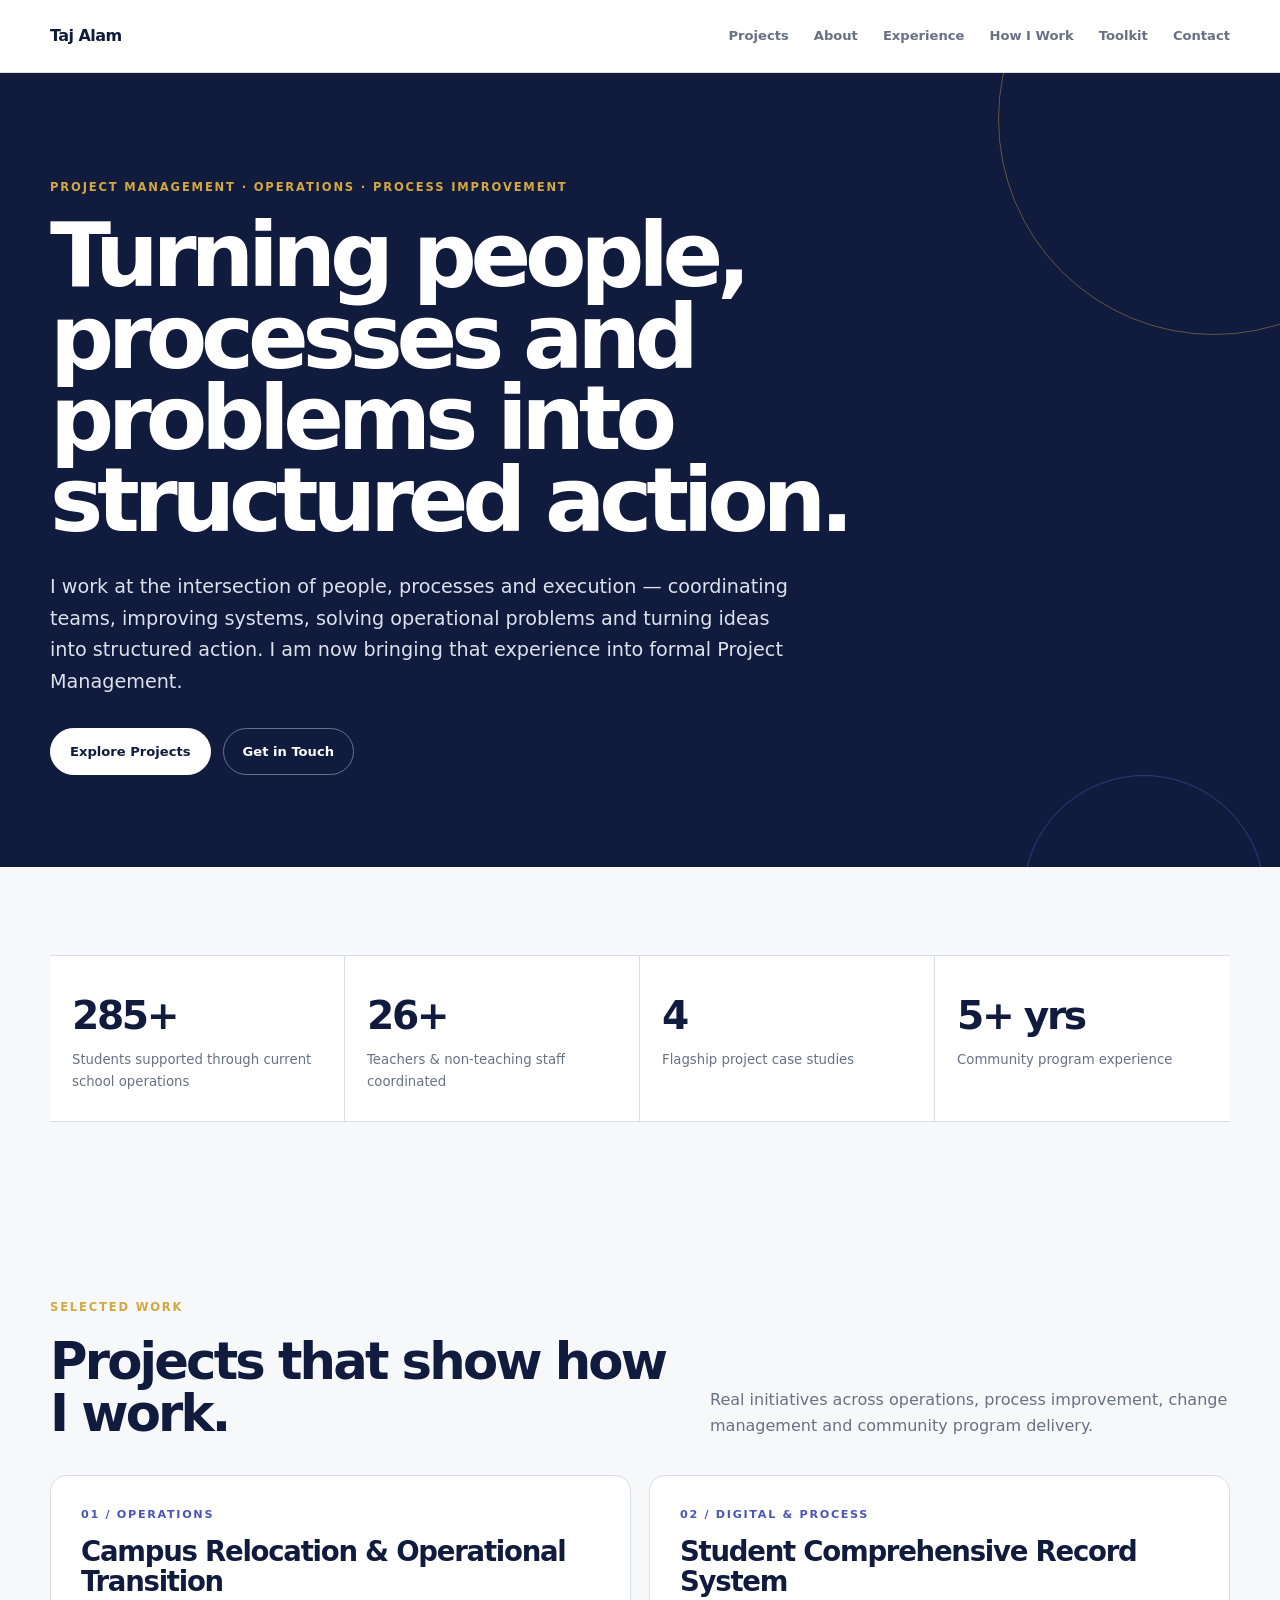
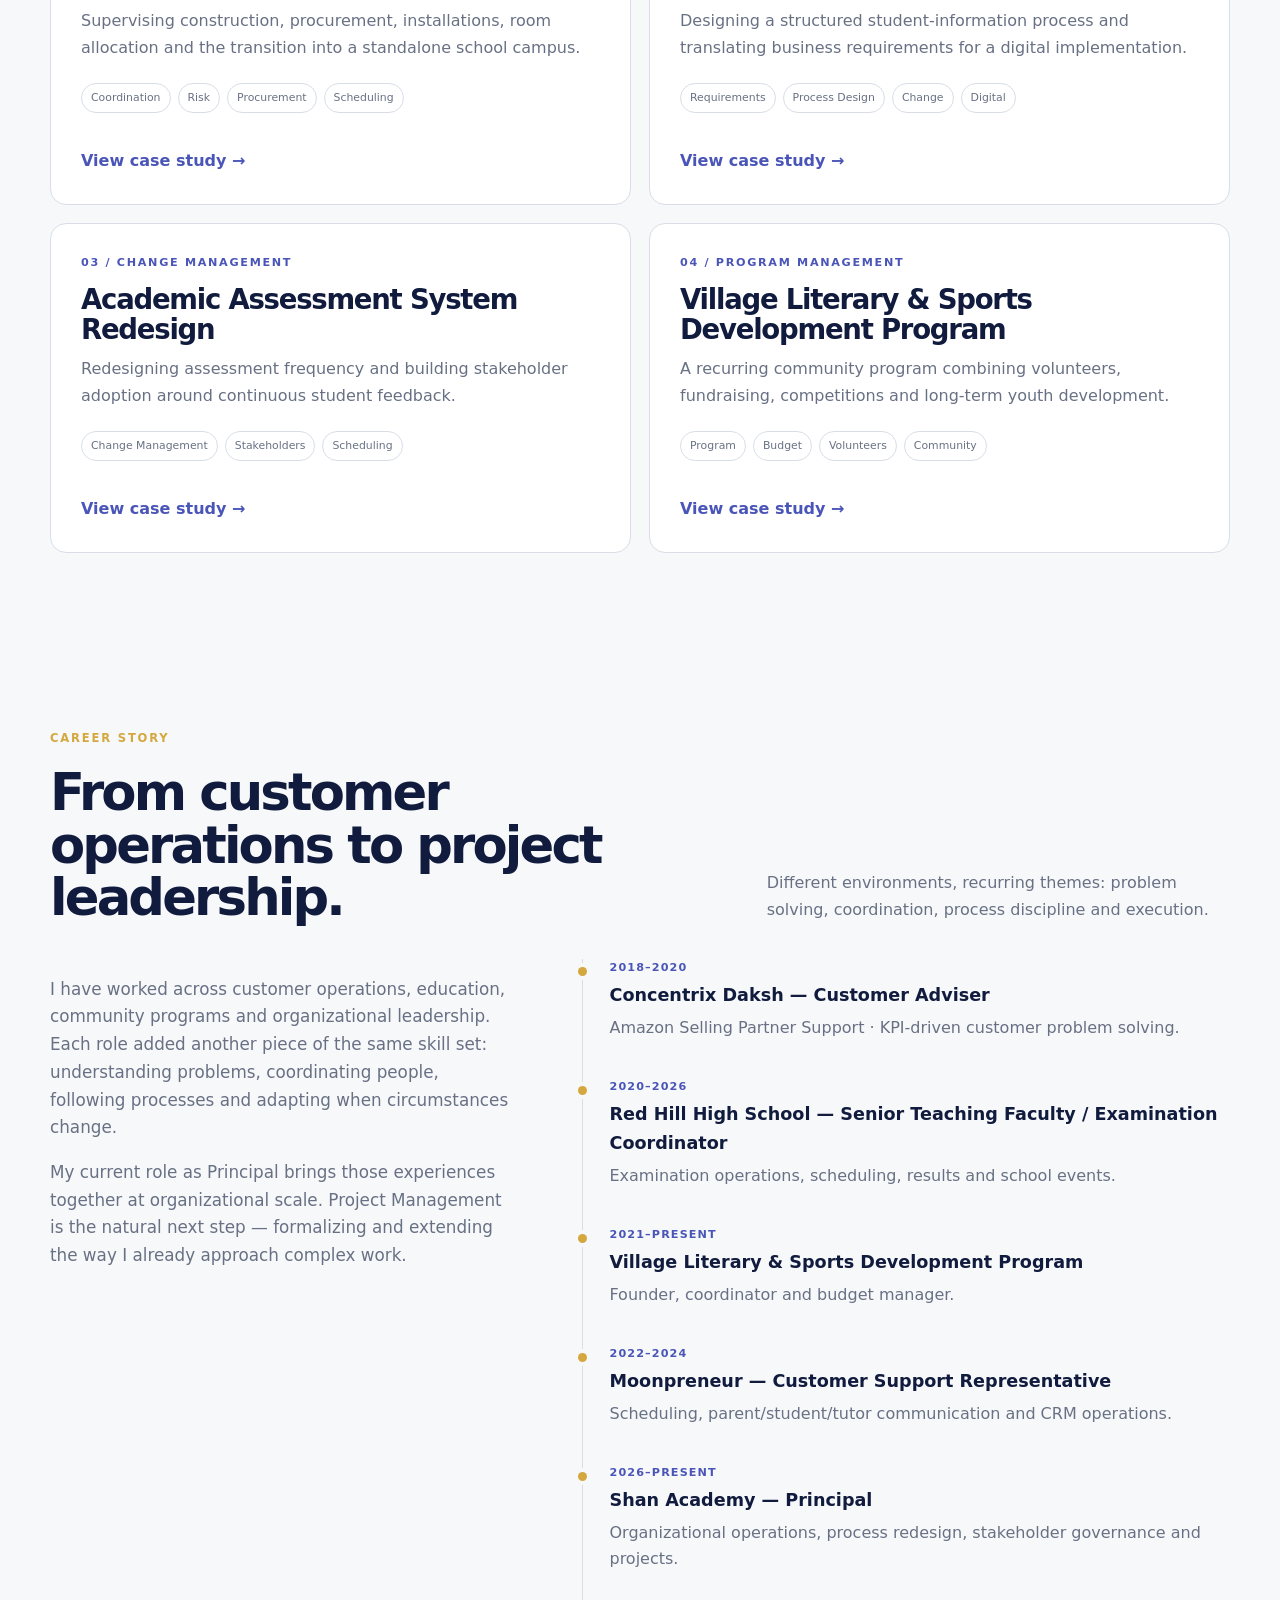
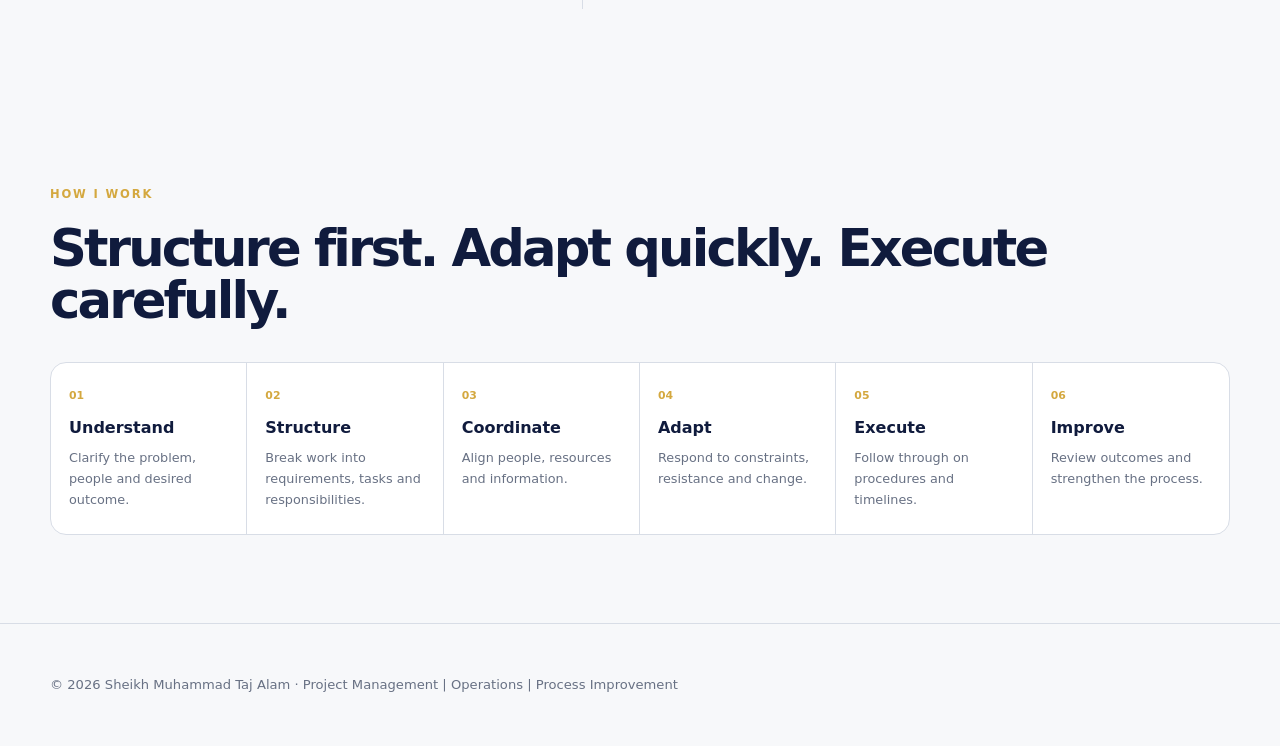
==== index.html @ 517e142b "Add files via upload" ====
<!doctype html>
<html lang="en">
<head>
<meta charset="utf-8">
<meta name="viewport" content="width=device-width,initial-scale=1">
<title>Home — Sheikh Muhammad Taj Alam</title>
<meta name="description" content="Project Management, Operations and Process Improvement portfolio of Sheikh Muhammad Taj Alam.">
<link rel="stylesheet" href="style.css">
</head>
<body>
<header class="nav"><div class="container nav-inner">
<a class="brand" href="index.html">Taj Alam</a>
<nav class="nav-links">
<a href="index.html#projects">Projects</a><a href="about.html">About</a><a href="experience.html">Experience</a><a href="how-i-work.html">How I Work</a><a href="toolkit.html">Toolkit</a><a href="contact.html">Contact</a>
</nav>
</div></header>

<main>
<section class="hero"><div class="container">
<div class="eyebrow">Project Management · Operations · Process Improvement</div>
<h1>Turning people, processes and problems into structured action.</h1>
<p>I work at the intersection of people, processes and execution — coordinating teams, improving systems, solving operational problems and turning ideas into structured action. I am now bringing that experience into formal Project Management.</p>
<div class="actions"><a class="btn primary" href="#projects">Explore Projects</a><a class="btn secondary" href="contact.html">Get in Touch</a></div>
</div></section>

<section class="section"><div class="container">
<div class="proof">
<div class="proof-item"><div class="proof-num">285+</div><div class="proof-label">Students supported through current school operations</div></div>
<div class="proof-item"><div class="proof-num">26+</div><div class="proof-label">Teachers & non-teaching staff coordinated</div></div>
<div class="proof-item"><div class="proof-num">4</div><div class="proof-label">Flagship project case studies</div></div>
<div class="proof-item"><div class="proof-num">5+ yrs</div><div class="proof-label">Community program experience</div></div>
</div></div></section>

<section class="section" id="projects"><div class="container">
<div class="section-head"><div><div class="eyebrow">Selected Work</div><h2>Projects that show how I work.</h2></div>
<p class="section-intro">Real initiatives across operations, process improvement, change management and community program delivery.</p></div>
<div class="projects">
<a class="card" href="campus-relocation.html"><div><div class="card-number">01 / OPERATIONS</div><h3>Campus Relocation & Operational Transition</h3><p>Supervising construction, procurement, installations, room allocation and the transition into a standalone school campus.</p><div class="tags"><span class="tag">Coordination</span><span class="tag">Risk</span><span class="tag">Procurement</span><span class="tag">Scheduling</span></div></div><div class="arrow">View case study →</div></a>
<a class="card" href="student-record-system.html"><div><div class="card-number">02 / DIGITAL & PROCESS</div><h3>Student Comprehensive Record System</h3><p>Designing a structured student-information process and translating business requirements for a digital implementation.</p><div class="tags"><span class="tag">Requirements</span><span class="tag">Process Design</span><span class="tag">Change</span><span class="tag">Digital</span></div></div><div class="arrow">View case study →</div></a>
<a class="card" href="assessment-redesign.html"><div><div class="card-number">03 / CHANGE MANAGEMENT</div><h3>Academic Assessment System Redesign</h3><p>Redesigning assessment frequency and building stakeholder adoption around continuous student feedback.</p><div class="tags"><span class="tag">Change Management</span><span class="tag">Stakeholders</span><span class="tag">Scheduling</span></div></div><div class="arrow">View case study →</div></a>
<a class="card" href="village-program.html"><div><div class="card-number">04 / PROGRAM MANAGEMENT</div><h3>Village Literary & Sports Development Program</h3><p>A recurring community program combining volunteers, fundraising, competitions and long-term youth development.</p><div class="tags"><span class="tag">Program</span><span class="tag">Budget</span><span class="tag">Volunteers</span><span class="tag">Community</span></div></div><div class="arrow">View case study →</div></a>
</div></div></section>

<section class="section"><div class="container">
<div class="section-head"><div><div class="eyebrow">Career Story</div><h2>From customer operations to project leadership.</h2></div>
<p class="section-intro">Different environments, recurring themes: problem solving, coordination, process discipline and execution.</p></div>
<div class="story"><div><p>I have worked across customer operations, education, community programs and organizational leadership. Each role added another piece of the same skill set: understanding problems, coordinating people, following processes and adapting when circumstances change.</p><p>My current role as Principal brings those experiences together at organizational scale. Project Management is the natural next step — formalizing and extending the way I already approach complex work.</p></div>
<div class="timeline">
<div class="timeline-item"><div class="timeline-year">2018–2020</div><h3>Concentrix Daksh — Customer Adviser</h3><p>Amazon Selling Partner Support · KPI-driven customer problem solving.</p></div>
<div class="timeline-item"><div class="timeline-year">2020–2026</div><h3>Red Hill High School — Senior Teaching Faculty / Examination Coordinator</h3><p>Examination operations, scheduling, results and school events.</p></div>
<div class="timeline-item"><div class="timeline-year">2021–Present</div><h3>Village Literary & Sports Development Program</h3><p>Founder, coordinator and budget manager.</p></div>
<div class="timeline-item"><div class="timeline-year">2022–2024</div><h3>Moonpreneur — Customer Support Representative</h3><p>Scheduling, parent/student/tutor communication and CRM operations.</p></div>
<div class="timeline-item"><div class="timeline-year">2026–Present</div><h3>Shan Academy — Principal</h3><p>Organizational operations, process redesign, stakeholder governance and projects.</p></div>
</div></div></div></section>

<section class="section"><div class="container">
<div class="section-head"><div><div class="eyebrow">How I Work</div><h2>Structure first. Adapt quickly. Execute carefully.</h2></div></div>
<div class="workflow">
<div class="step"><div class="step-num">01</div><h3>Understand</h3><p>Clarify the problem, people and desired outcome.</p></div>
<div class="step"><div class="step-num">02</div><h3>Structure</h3><p>Break work into requirements, tasks and responsibilities.</p></div>
<div class="step"><div class="step-num">03</div><h3>Coordinate</h3><p>Align people, resources and information.</p></div>
<div class="step"><div class="step-num">04</div><h3>Adapt</h3><p>Respond to constraints, resistance and change.</p></div>
<div class="step"><div class="step-num">05</div><h3>Execute</h3><p>Follow through on procedures and timelines.</p></div>
<div class="step"><div class="step-num">06</div><h3>Improve</h3><p>Review outcomes and strengthen the process.</p></div>
</div></div></section>
</main>

<footer class="footer"><div class="container">© 2026 Sheikh Muhammad Taj Alam · Project Management | Operations | Process Improvement</div></footer>
<script src="main.js"></script>
</body></html>
---- style.css ----
:root{
  --navy:#101B3D;
  --navy-2:#182653;
  --purple:#4A55B8;
  --white:#FFFFFF;
  --paper:#F7F8FA;
  --silver:#D8DDE6;
  --silver-dark:#8B93A1;
  --red:#C96D75;
  --gold:#D4A83F;
  --ink:#172033;
  --muted:#687184;
  --max:1180px;
  --radius:16px;
  --shadow:0 18px 50px rgba(16,27,61,.08);
}
*{box-sizing:border-box}
html{scroll-behavior:smooth}
body{margin:0;background:var(--paper);color:var(--ink);font-family:Inter,ui-sans-serif,system-ui,-apple-system,BlinkMacSystemFont,"Segoe UI",sans-serif;line-height:1.65}
a{color:inherit;text-decoration:none}
.container{width:min(var(--max),calc(100% - 40px));margin:auto}
.nav{position:sticky;top:0;z-index:30;background:rgba(255,255,255,.94);backdrop-filter:blur(14px);border-bottom:1px solid var(--silver)}
.nav-inner{height:72px;display:flex;align-items:center;justify-content:space-between}
.brand{font-weight:850;letter-spacing:-.035em;color:var(--navy)}
.brand-mark{display:inline-block;width:9px;height:9px;border-radius:50%;background:var(--gold);margin-left:5px}
.nav-links{display:flex;gap:25px;font-size:.82rem;color:var(--muted);font-weight:700}
.nav-links a:hover{color:var(--navy)}
.hero{position:relative;overflow:hidden;padding:105px 0 92px;background:var(--navy);color:var(--white)}
.hero:after{content:"";position:absolute;width:430px;height:430px;border:1px solid rgba(212,168,63,.42);border-radius:50%;right:-150px;top:-170px}
.hero:before{content:"";position:absolute;width:240px;height:240px;border:1px solid rgba(74,85,184,.55);right:15px;bottom:-150px;border-radius:50%}
.hero .container{position:relative;z-index:1}
.eyebrow{font-size:.72rem;text-transform:uppercase;letter-spacing:.16em;font-weight:850;color:var(--gold);margin-bottom:18px}
h1{font-size:clamp(3.2rem,7vw,6.8rem);line-height:.91;letter-spacing:-.07em;margin:0 0 30px;max-width:1000px}
.hero p{font-size:1.2rem;color:#DCE1EC;max-width:760px}
.actions{display:flex;gap:12px;flex-wrap:wrap;margin-top:30px}
.btn{display:inline-flex;align-items:center;justify-content:center;padding:12px 19px;border-radius:999px;border:1px solid var(--silver);font-weight:800;font-size:.82rem}
.btn.primary{background:var(--white);border-color:var(--white);color:var(--navy)}
.btn.secondary{background:transparent;color:var(--white);border-color:#69738B}
.section{padding:88px 0}
.section-head{display:flex;justify-content:space-between;gap:30px;align-items:end;margin-bottom:36px}
.section h2{font-size:clamp(2rem,4vw,3.45rem);letter-spacing:-.055em;line-height:1.02;margin:0;color:var(--navy)}
.section-intro{max-width:520px;color:var(--muted);margin:0}
.proof{display:grid;grid-template-columns:repeat(4,1fr);border-top:1px solid var(--silver);border-bottom:1px solid var(--silver);background:var(--white)}
.proof-item{padding:28px 22px;border-right:1px solid var(--silver)}
.proof-item:last-child{border-right:0}
.proof-num{font-size:2.45rem;font-weight:900;letter-spacing:-.06em;color:var(--navy)}
.proof-label{color:var(--muted);font-size:.83rem}
.projects{display:grid;grid-template-columns:repeat(2,1fr);gap:18px}
.card{position:relative;overflow:hidden;background:var(--white);border:1px solid var(--silver);border-radius:var(--radius);padding:30px;min-height:330px;display:flex;flex-direction:column;justify-content:space-between;transition:transform .2s ease,box-shadow .2s ease,border-color .2s ease}
.card:after{content:"";position:absolute;left:0;bottom:0;height:4px;width:100%;background:var(--purple);transform:scaleX(0);transform-origin:left;transition:transform .2s ease}
.card:hover{transform:translateY(-4px);box-shadow:var(--shadow);border-color:#B9C0CE}
.card:hover:after{transform:scaleX(1)}
.card-number{font-size:.7rem;font-weight:850;color:var(--purple);letter-spacing:.15em}
.card h3{font-size:1.72rem;line-height:1.08;letter-spacing:-.045em;margin:12px 0;color:var(--navy)}
.card p{color:var(--muted);margin:0;max-width:560px}
.tags{display:flex;gap:7px;flex-wrap:wrap;margin-top:22px}
.tag{font-size:.68rem;border:1px solid var(--silver);border-radius:999px;padding:5px 9px;color:var(--muted)}
.arrow{font-weight:850;color:var(--purple);margin-top:28px}
.story{display:grid;grid-template-columns:1fr 1.4fr;gap:70px}
.story>div:first-child p{font-size:1.05rem;color:var(--muted)}
.timeline{border-left:1px solid var(--silver);padding-left:26px}
.timeline-item{position:relative;padding:0 0 36px}
.timeline-item:before{content:"";position:absolute;width:9px;height:9px;border-radius:50%;background:var(--gold);left:-31px;top:8px;box-shadow:0 0 0 4px var(--paper)}
.timeline-year{font-size:.7rem;letter-spacing:.1em;text-transform:uppercase;color:var(--purple);font-weight:850}
.timeline h3{margin:4px 0 5px;font-size:1.1rem;color:var(--navy)}
.timeline p{margin:0;color:var(--muted)}
.workflow{display:grid;grid-template-columns:repeat(6,1fr);border:1px solid var(--silver);border-radius:var(--radius);overflow:hidden;background:var(--white)}
.step{padding:24px 18px;border-right:1px solid var(--silver)}
.step:last-child{border-right:0}
.step-num{font-size:.68rem;color:var(--gold);font-weight:900}
.step h3{font-size:1rem;margin:10px 0 5px;color:var(--navy)}
.step p{font-size:.8rem;color:var(--muted);margin:0}
.footer{padding:50px 0;border-top:1px solid var(--silver);color:var(--muted);font-size:.82rem}
.case-hero{position:relative;overflow:hidden;padding:95px 0 62px;background:var(--navy);color:var(--white)}
.case-hero:after{content:"";position:absolute;width:330px;height:330px;border:1px solid rgba(212,168,63,.42);border-radius:50%;right:-120px;top:-130px}
.case-hero .container{position:relative;z-index:1}
.case-hero h1{font-size:clamp(2.8rem,6vw,5.6rem);max-width:920px}
.case-hero .hero{padding:0;background:none}
.meta{display:flex;gap:8px;flex-wrap:wrap;margin-top:28px}
.meta span{border:1px solid #4B5670;background:rgba(255,255,255,.05);padding:8px 12px;border-radius:999px;font-size:.72rem;color:#E3E7EF}
.case-section{padding:70px 0;border-bottom:1px solid var(--silver)}
.case-grid{display:grid;grid-template-columns:1fr 1.6fr;gap:60px}
.case-grid h2{margin:0;font-size:2rem;letter-spacing:-.045em;color:var(--navy)}
.case-grid p{color:var(--muted);font-size:1.02rem}
.flow{display:grid;grid-template-columns:repeat(4,1fr);gap:10px;margin-top:25px}
.flow div{position:relative;background:var(--white);border:1px solid var(--silver);padding:18px;border-radius:12px;font-weight:800;color:var(--navy)}
.flow div:before{content:"";display:block;width:22px;height:2px;background:var(--purple);margin-bottom:10px}
.callout{background:#EEF0FA;border-left:4px solid var(--purple);border-radius:0 14px 14px 0;padding:26px}
.risk{background:#FBF0F1;border-left:4px solid var(--red)}
.milestone{background:#FBF6E8;border-left:4px solid var(--gold)}
.table{width:100%;border-collapse:collapse;background:var(--white);border:1px solid var(--silver);border-radius:14px;overflow:hidden}
.table th,.table td{text-align:left;padding:15px;border-bottom:1px solid var(--silver);vertical-align:top}
.table th{font-size:.7rem;text-transform:uppercase;letter-spacing:.08em;color:var(--muted)}
@media(max-width:850px){
 .nav-links{display:none}.hero{padding:75px 0 65px}.proof{grid-template-columns:repeat(2,1fr)}
 .proof-item:nth-child(2){border-right:0}.proof-item:nth-child(-n+2){border-bottom:1px solid var(--silver)}
 .projects,.story,.case-grid{grid-template-columns:1fr}.workflow{grid-template-columns:repeat(2,1fr)}
 .step:nth-child(2n){border-right:0}.step{border-bottom:1px solid var(--silver)}
 .flow{grid-template-columns:repeat(2,1fr)}
}
@media(max-width:520px){
 .container{width:min(var(--max),calc(100% - 28px))}h1{font-size:3.2rem}.proof{grid-template-columns:1fr}
 .proof-item{border-right:0;border-bottom:1px solid var(--silver)}.proof-item:last-child{border-bottom:0}
 .workflow,.flow{grid-template-columns:1fr}.step{border-right:0}
}
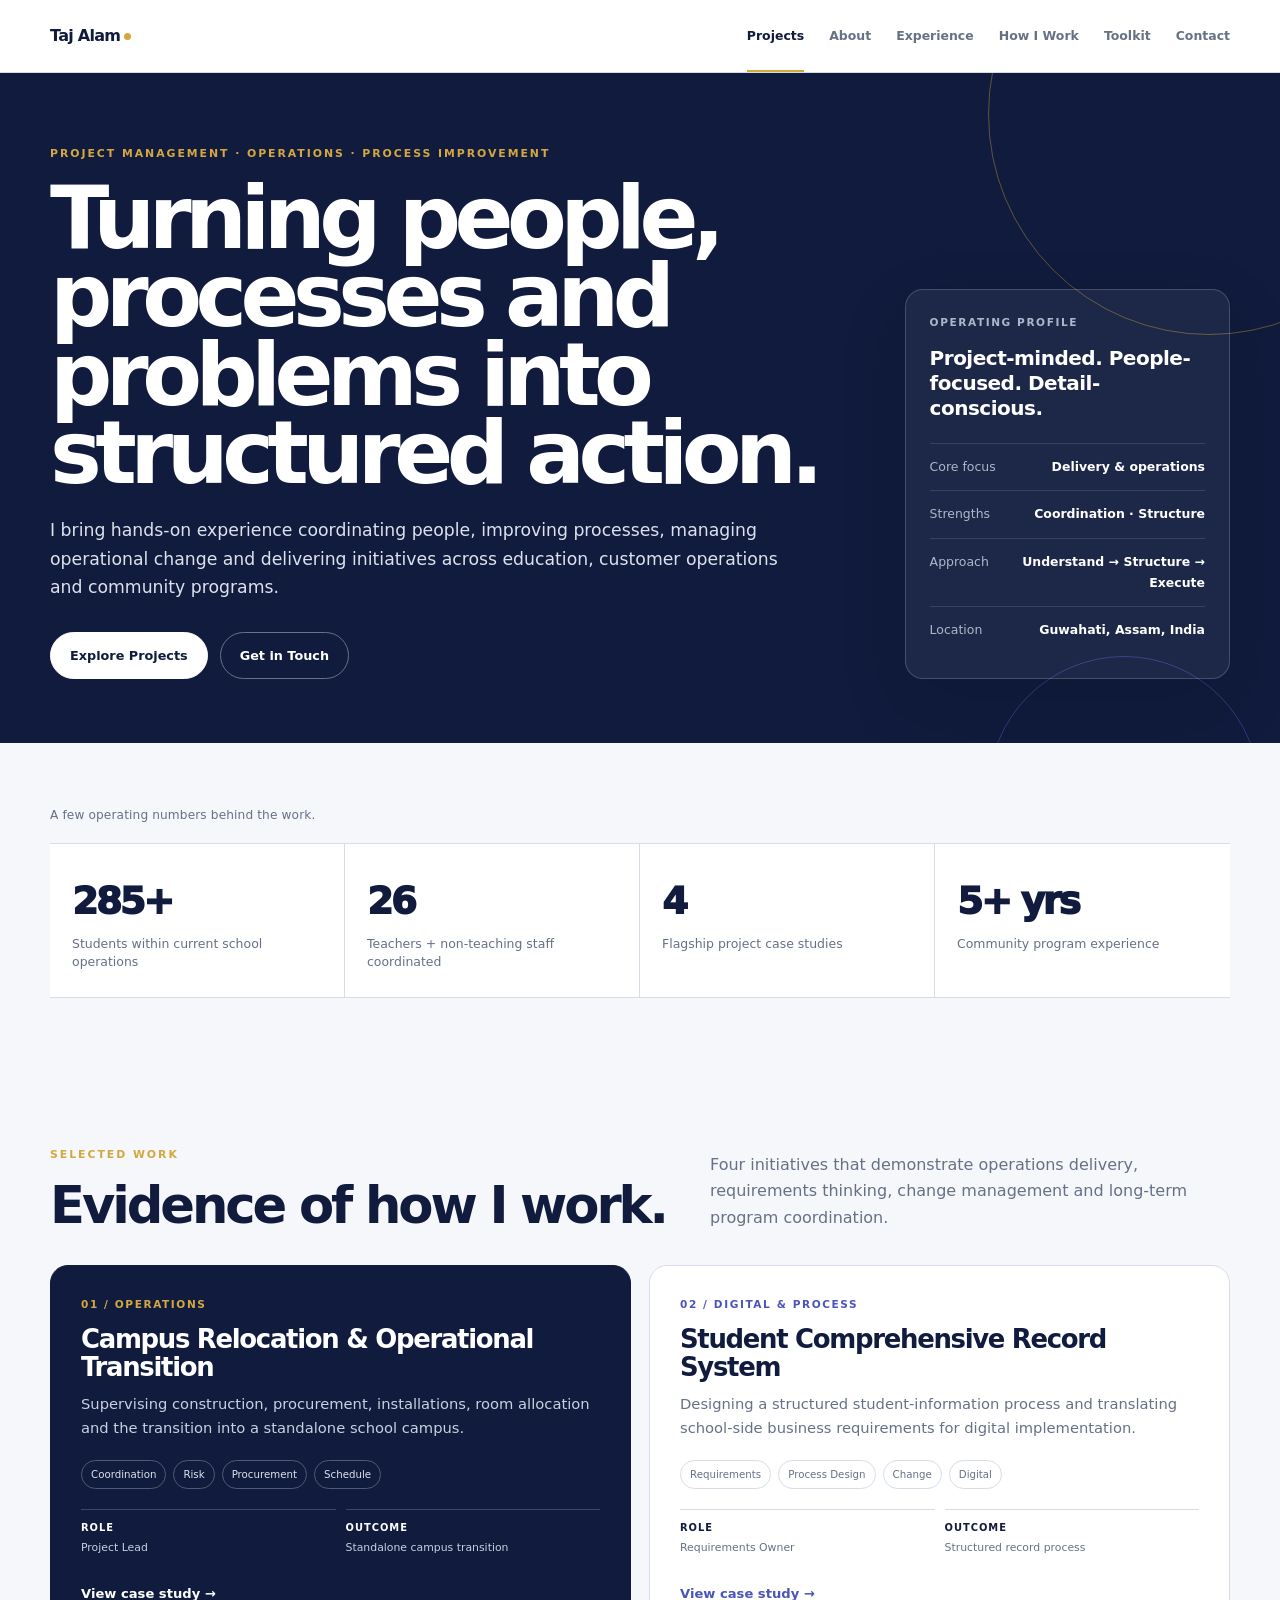
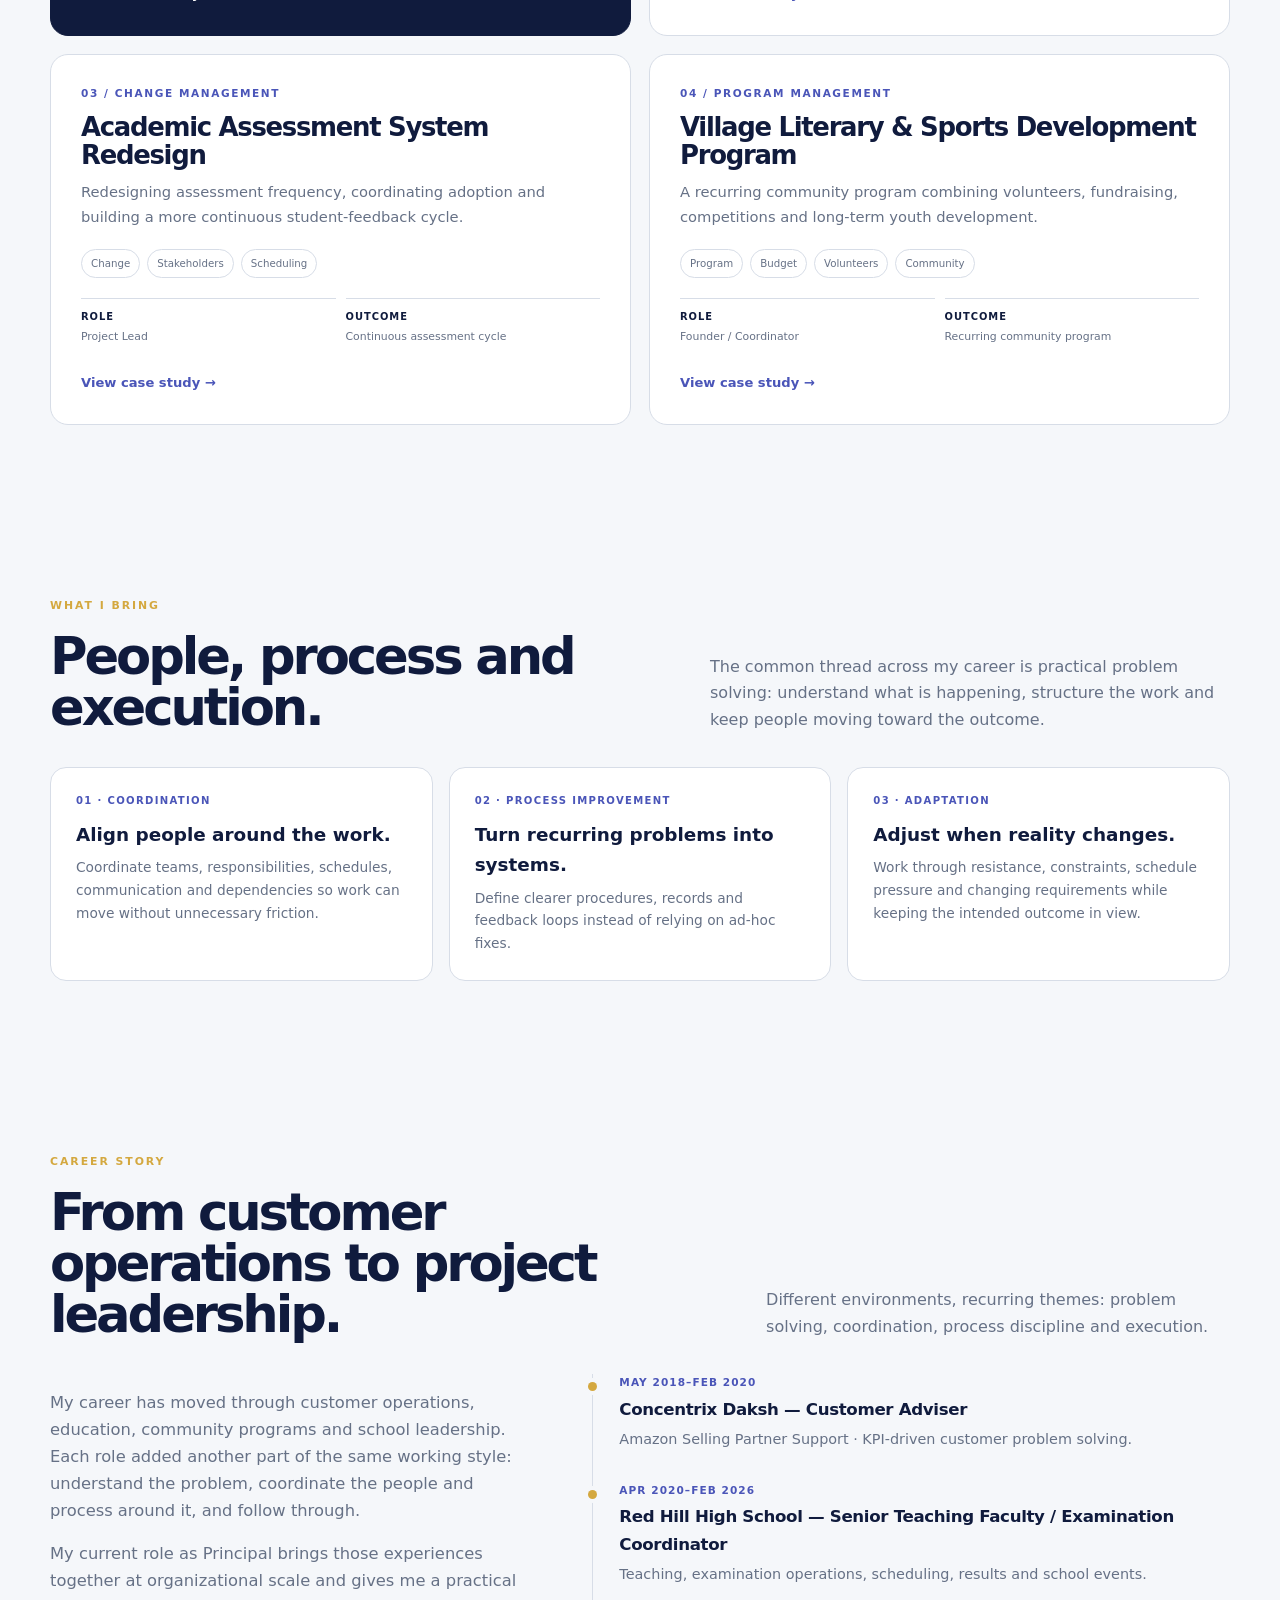
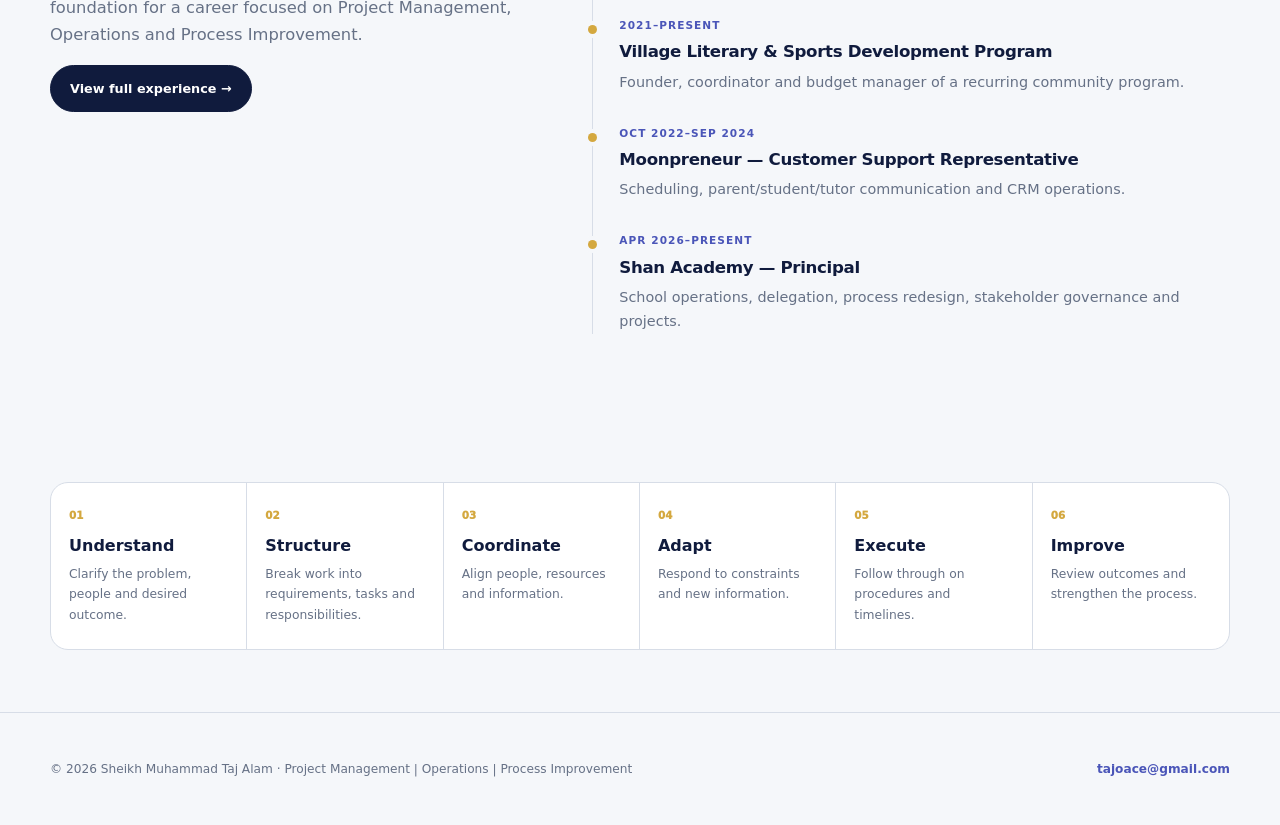
==== commit de33a2cc: "Add files via upload" ====
--- a/index.html
+++ b/index.html
@@ -4,67 +4,80 @@
 <meta charset="utf-8">
 <meta name="viewport" content="width=device-width,initial-scale=1">
 <title>Home — Sheikh Muhammad Taj Alam</title>
-<meta name="description" content="Project Management, Operations and Process Improvement portfolio of Sheikh Muhammad Taj Alam.">
+<meta name="description" content="Sheikh Muhammad Taj Alam — Project Management, Operations and Process Improvement.">
 <link rel="stylesheet" href="style.css">
 </head>
 <body>
 <header class="nav"><div class="container nav-inner">
-<a class="brand" href="index.html">Taj Alam</a>
+<a class="brand" href="index.html">Taj Alam<span class="brand-dot"></span></a>
+<button class="nav-toggle" aria-label="Open navigation" aria-expanded="false">☰</button>
 <nav class="nav-links">
 <a href="index.html#projects">Projects</a><a href="about.html">About</a><a href="experience.html">Experience</a><a href="how-i-work.html">How I Work</a><a href="toolkit.html">Toolkit</a><a href="contact.html">Contact</a>
-</nav>
-</div></header>
+</nav></div></header>
 
 <main>
-<section class="hero"><div class="container">
+<section class="hero"><div class="container hero-grid">
+<div>
 <div class="eyebrow">Project Management · Operations · Process Improvement</div>
 <h1>Turning people, processes and problems into structured action.</h1>
-<p>I work at the intersection of people, processes and execution — coordinating teams, improving systems, solving operational problems and turning ideas into structured action. I am now bringing that experience into formal Project Management.</p>
+<p class="hero-copy">I bring hands-on experience coordinating people, improving processes, managing operational change and delivering initiatives across education, customer operations and community programs.</p>
 <div class="actions"><a class="btn primary" href="#projects">Explore Projects</a><a class="btn secondary" href="contact.html">Get in Touch</a></div>
+</div>
+<aside class="hero-panel">
+<div class="panel-label">Operating profile</div>
+<div class="role">Project-minded. People-focused. Detail-conscious.</div>
+<div class="panel-row"><span>Core focus</span><span>Delivery & operations</span></div>
+<div class="panel-row"><span>Strengths</span><span>Coordination · Structure</span></div>
+<div class="panel-row"><span>Approach</span><span>Understand → Structure → Execute</span></div>
+<div class="panel-row"><span>Location</span><span>Guwahati, Assam, India</span></div>
+</aside>
 </div></section>
 
-<section class="section"><div class="container">
-<div class="proof">
-<div class="proof-item"><div class="proof-num">285+</div><div class="proof-label">Students supported through current school operations</div></div>
-<div class="proof-item"><div class="proof-num">26+</div><div class="proof-label">Teachers & non-teaching staff coordinated</div></div>
+<section class="section compact"><div class="container"><p class="proof-note">A few operating numbers behind the work.</p><div class="proof">
+<div class="proof-item"><div class="proof-num">285+</div><div class="proof-label">Students within current school operations</div></div>
+<div class="proof-item"><div class="proof-num">26</div><div class="proof-label">Teachers + non-teaching staff coordinated</div></div>
 <div class="proof-item"><div class="proof-num">4</div><div class="proof-label">Flagship project case studies</div></div>
 <div class="proof-item"><div class="proof-num">5+ yrs</div><div class="proof-label">Community program experience</div></div>
 </div></div></section>
 
 <section class="section" id="projects"><div class="container">
-<div class="section-head"><div><div class="eyebrow">Selected Work</div><h2>Projects that show how I work.</h2></div>
-<p class="section-intro">Real initiatives across operations, process improvement, change management and community program delivery.</p></div>
+<div class="section-head"><div><div class="eyebrow">Selected Work</div><h2>Evidence of how I work.</h2></div><p class="section-intro">Four initiatives that demonstrate operations delivery, requirements thinking, change management and long-term program coordination.</p></div>
 <div class="projects">
-<a class="card" href="campus-relocation.html"><div><div class="card-number">01 / OPERATIONS</div><h3>Campus Relocation & Operational Transition</h3><p>Supervising construction, procurement, installations, room allocation and the transition into a standalone school campus.</p><div class="tags"><span class="tag">Coordination</span><span class="tag">Risk</span><span class="tag">Procurement</span><span class="tag">Scheduling</span></div></div><div class="arrow">View case study →</div></a>
-<a class="card" href="student-record-system.html"><div><div class="card-number">02 / DIGITAL & PROCESS</div><h3>Student Comprehensive Record System</h3><p>Designing a structured student-information process and translating business requirements for a digital implementation.</p><div class="tags"><span class="tag">Requirements</span><span class="tag">Process Design</span><span class="tag">Change</span><span class="tag">Digital</span></div></div><div class="arrow">View case study →</div></a>
-<a class="card" href="assessment-redesign.html"><div><div class="card-number">03 / CHANGE MANAGEMENT</div><h3>Academic Assessment System Redesign</h3><p>Redesigning assessment frequency and building stakeholder adoption around continuous student feedback.</p><div class="tags"><span class="tag">Change Management</span><span class="tag">Stakeholders</span><span class="tag">Scheduling</span></div></div><div class="arrow">View case study →</div></a>
-<a class="card" href="village-program.html"><div><div class="card-number">04 / PROGRAM MANAGEMENT</div><h3>Village Literary & Sports Development Program</h3><p>A recurring community program combining volunteers, fundraising, competitions and long-term youth development.</p><div class="tags"><span class="tag">Program</span><span class="tag">Budget</span><span class="tag">Volunteers</span><span class="tag">Community</span></div></div><div class="arrow">View case study →</div></a>
+<a class="card featured" href="campus-relocation.html"><div><div class="card-number">01 / OPERATIONS</div><h3>Campus Relocation & Operational Transition</h3><p>Supervising construction, procurement, installations, room allocation and the transition into a standalone school campus.</p><div class="tags"><span class="tag">Coordination</span><span class="tag">Risk</span><span class="tag">Procurement</span><span class="tag">Schedule</span></div><div class="card-evidence"><div><strong>Role</strong>Project Lead</div><div><strong>Outcome</strong>Standalone campus transition</div></div></div><div class="arrow">View case study →</div></a>
+<a class="card" href="student-record-system.html"><div><div class="card-number">02 / DIGITAL & PROCESS</div><h3>Student Comprehensive Record System</h3><p>Designing a structured student-information process and translating school-side business requirements for digital implementation.</p><div class="tags"><span class="tag">Requirements</span><span class="tag">Process Design</span><span class="tag">Change</span><span class="tag">Digital</span></div><div class="card-evidence"><div><strong>Role</strong>Requirements Owner</div><div><strong>Outcome</strong>Structured record process</div></div></div><div class="arrow">View case study →</div></a>
+<a class="card" href="assessment-redesign.html"><div><div class="card-number">03 / CHANGE MANAGEMENT</div><h3>Academic Assessment System Redesign</h3><p>Redesigning assessment frequency, coordinating adoption and building a more continuous student-feedback cycle.</p><div class="tags"><span class="tag">Change</span><span class="tag">Stakeholders</span><span class="tag">Scheduling</span></div><div class="card-evidence"><div><strong>Role</strong>Project Lead</div><div><strong>Outcome</strong>Continuous assessment cycle</div></div></div><div class="arrow">View case study →</div></a>
+<a class="card" href="village-program.html"><div><div class="card-number">04 / PROGRAM MANAGEMENT</div><h3>Village Literary & Sports Development Program</h3><p>A recurring community program combining volunteers, fundraising, competitions and long-term youth development.</p><div class="tags"><span class="tag">Program</span><span class="tag">Budget</span><span class="tag">Volunteers</span><span class="tag">Community</span></div><div class="card-evidence"><div><strong>Role</strong>Founder / Coordinator</div><div><strong>Outcome</strong>Recurring community program</div></div></div><div class="arrow">View case study →</div></a>
 </div></div></section>
 
 <section class="section"><div class="container">
-<div class="section-head"><div><div class="eyebrow">Career Story</div><h2>From customer operations to project leadership.</h2></div>
-<p class="section-intro">Different environments, recurring themes: problem solving, coordination, process discipline and execution.</p></div>
-<div class="story"><div><p>I have worked across customer operations, education, community programs and organizational leadership. Each role added another piece of the same skill set: understanding problems, coordinating people, following processes and adapting when circumstances change.</p><p>My current role as Principal brings those experiences together at organizational scale. Project Management is the natural next step — formalizing and extending the way I already approach complex work.</p></div>
+<div class="section-head"><div><div class="eyebrow">What I Bring</div><h2>People, process and execution.</h2></div><p class="section-intro">The common thread across my career is practical problem solving: understand what is happening, structure the work and keep people moving toward the outcome.</p></div>
+<div class="capability-grid">
+<div class="capability"><div class="mini">01 · Coordination</div><h3>Align people around the work.</h3><p>Coordinate teams, responsibilities, schedules, communication and dependencies so work can move without unnecessary friction.</p></div>
+<div class="capability"><div class="mini">02 · Process improvement</div><h3>Turn recurring problems into systems.</h3><p>Define clearer procedures, records and feedback loops instead of relying on ad-hoc fixes.</p></div>
+<div class="capability"><div class="mini">03 · Adaptation</div><h3>Adjust when reality changes.</h3><p>Work through resistance, constraints, schedule pressure and changing requirements while keeping the intended outcome in view.</p></div>
+</div></div></section>
+
+<section class="section"><div class="container">
+<div class="section-head"><div><div class="eyebrow">Career Story</div><h2>From customer operations to project leadership.</h2></div><p class="section-intro">Different environments, recurring themes: problem solving, coordination, process discipline and execution.</p></div>
+<div class="story"><div class="story-copy"><p>My career has moved through customer operations, education, community programs and school leadership. Each role added another part of the same working style: understand the problem, coordinate the people and process around it, and follow through.</p><p>My current role as Principal brings those experiences together at organizational scale and gives me a practical foundation for a career focused on Project Management, Operations and Process Improvement.</p><a class="btn dark" href="experience.html">View full experience →</a></div>
 <div class="timeline">
-<div class="timeline-item"><div class="timeline-year">2018–2020</div><h3>Concentrix Daksh — Customer Adviser</h3><p>Amazon Selling Partner Support · KPI-driven customer problem solving.</p></div>
-<div class="timeline-item"><div class="timeline-year">2020–2026</div><h3>Red Hill High School — Senior Teaching Faculty / Examination Coordinator</h3><p>Examination operations, scheduling, results and school events.</p></div>
-<div class="timeline-item"><div class="timeline-year">2021–Present</div><h3>Village Literary & Sports Development Program</h3><p>Founder, coordinator and budget manager.</p></div>
-<div class="timeline-item"><div class="timeline-year">2022–2024</div><h3>Moonpreneur — Customer Support Representative</h3><p>Scheduling, parent/student/tutor communication and CRM operations.</p></div>
-<div class="timeline-item"><div class="timeline-year">2026–Present</div><h3>Shan Academy — Principal</h3><p>Organizational operations, process redesign, stakeholder governance and projects.</p></div>
+<div class="timeline-item"><div class="timeline-year">May 2018–Feb 2020</div><h3>Concentrix Daksh — Customer Adviser</h3><p>Amazon Selling Partner Support · KPI-driven customer problem solving.</p></div>
+<div class="timeline-item"><div class="timeline-year">Apr 2020–Feb 2026</div><h3>Red Hill High School — Senior Teaching Faculty / Examination Coordinator</h3><p>Teaching, examination operations, scheduling, results and school events.</p></div>
+<div class="timeline-item"><div class="timeline-year">2021–Present</div><h3>Village Literary & Sports Development Program</h3><p>Founder, coordinator and budget manager of a recurring community program.</p></div>
+<div class="timeline-item"><div class="timeline-year">Oct 2022–Sep 2024</div><h3>Moonpreneur — Customer Support Representative</h3><p>Scheduling, parent/student/tutor communication and CRM operations.</p></div>
+<div class="timeline-item"><div class="timeline-year">Apr 2026–Present</div><h3>Shan Academy — Principal</h3><p>School operations, delegation, process redesign, stakeholder governance and projects.</p></div>
 </div></div></div></section>
 
-<section class="section"><div class="container">
-<div class="section-head"><div><div class="eyebrow">How I Work</div><h2>Structure first. Adapt quickly. Execute carefully.</h2></div></div>
-<div class="workflow">
+<section class="section compact"><div class="container"><div class="workflow">
 <div class="step"><div class="step-num">01</div><h3>Understand</h3><p>Clarify the problem, people and desired outcome.</p></div>
 <div class="step"><div class="step-num">02</div><h3>Structure</h3><p>Break work into requirements, tasks and responsibilities.</p></div>
 <div class="step"><div class="step-num">03</div><h3>Coordinate</h3><p>Align people, resources and information.</p></div>
-<div class="step"><div class="step-num">04</div><h3>Adapt</h3><p>Respond to constraints, resistance and change.</p></div>
+<div class="step"><div class="step-num">04</div><h3>Adapt</h3><p>Respond to constraints and new information.</p></div>
 <div class="step"><div class="step-num">05</div><h3>Execute</h3><p>Follow through on procedures and timelines.</p></div>
 <div class="step"><div class="step-num">06</div><h3>Improve</h3><p>Review outcomes and strengthen the process.</p></div>
 </div></div></section>
 </main>
 
-<footer class="footer"><div class="container">© 2026 Sheikh Muhammad Taj Alam · Project Management | Operations | Process Improvement</div></footer>
+<footer class="footer"><div class="container footer-inner"><span>© 2026 Sheikh Muhammad Taj Alam · Project Management | Operations | Process Improvement</span><a href="mailto:tajoace@gmail.com">tajoace@gmail.com</a></div></footer>
 <script src="main.js"></script>
 </body></html>
--- a/style.css
+++ b/style.css
@@ -4,103 +4,154 @@
   --navy-2:#182653;
   --purple:#4A55B8;
   --white:#FFFFFF;
-  --paper:#F7F8FA;
-  --silver:#D8DDE6;
-  --silver-dark:#8B93A1;
+  --paper:#F5F7FA;
+  --silver:#D7DDE7;
+  --silver-dark:#8A93A3;
   --red:#C96D75;
   --gold:#D4A83F;
   --ink:#172033;
-  --muted:#687184;
+  --muted:#667186;
   --max:1180px;
-  --radius:16px;
-  --shadow:0 18px 50px rgba(16,27,61,.08);
+  --radius:18px;
+  --shadow:0 20px 55px rgba(16,27,61,.10);
 }
 *{box-sizing:border-box}
 html{scroll-behavior:smooth}
 body{margin:0;background:var(--paper);color:var(--ink);font-family:Inter,ui-sans-serif,system-ui,-apple-system,BlinkMacSystemFont,"Segoe UI",sans-serif;line-height:1.65}
+body.menu-open{overflow:hidden}
 a{color:inherit;text-decoration:none}
-.container{width:min(var(--max),calc(100% - 40px));margin:auto}
-.nav{position:sticky;top:0;z-index:30;background:rgba(255,255,255,.94);backdrop-filter:blur(14px);border-bottom:1px solid var(--silver)}
+button{font:inherit}
+.container{width:min(var(--max),calc(100% - 44px));margin:auto}
+.nav{position:sticky;top:0;z-index:50;background:rgba(255,255,255,.96);backdrop-filter:blur(16px);border-bottom:1px solid var(--silver)}
 .nav-inner{height:72px;display:flex;align-items:center;justify-content:space-between}
-.brand{font-weight:850;letter-spacing:-.035em;color:var(--navy)}
-.brand-mark{display:inline-block;width:9px;height:9px;border-radius:50%;background:var(--gold);margin-left:5px}
-.nav-links{display:flex;gap:25px;font-size:.82rem;color:var(--muted);font-weight:700}
-.nav-links a:hover{color:var(--navy)}
-.hero{position:relative;overflow:hidden;padding:105px 0 92px;background:var(--navy);color:var(--white)}
-.hero:after{content:"";position:absolute;width:430px;height:430px;border:1px solid rgba(212,168,63,.42);border-radius:50%;right:-150px;top:-170px}
-.hero:before{content:"";position:absolute;width:240px;height:240px;border:1px solid rgba(74,85,184,.55);right:15px;bottom:-150px;border-radius:50%}
+.brand{font-weight:900;letter-spacing:-.045em;color:var(--navy);font-size:1rem}
+.brand-dot{display:inline-block;width:7px;height:7px;border-radius:50%;background:var(--gold);margin-left:4px;vertical-align:middle}
+.nav-links{display:flex;align-items:center;gap:25px;font-size:.78rem;color:var(--muted);font-weight:800}
+.nav-links a{position:relative;padding:26px 0}
+.nav-links a:hover,.nav-links a.active{color:var(--navy)}
+.nav-links a.active:after{content:"";position:absolute;left:0;right:0;bottom:0;height:2px;background:var(--gold)}
+.nav-toggle{display:none;background:none;border:0;color:var(--navy);font-size:1.5rem;cursor:pointer}
+.eyebrow{font-size:.68rem;text-transform:uppercase;letter-spacing:.18em;font-weight:900;color:var(--gold);margin-bottom:16px}
+.hero{position:relative;overflow:hidden;padding:72px 0 64px;background:var(--navy);color:var(--white)}
+.hero:before{content:"";position:absolute;width:440px;height:440px;border:1px solid rgba(212,168,63,.40);border-radius:50%;right:-150px;top:-180px}
+.hero:after{content:"";position:absolute;width:270px;height:270px;border:1px solid rgba(74,85,184,.55);border-radius:50%;right:20px;bottom:-185px}
 .hero .container{position:relative;z-index:1}
-.eyebrow{font-size:.72rem;text-transform:uppercase;letter-spacing:.16em;font-weight:850;color:var(--gold);margin-bottom:18px}
-h1{font-size:clamp(3.2rem,7vw,6.8rem);line-height:.91;letter-spacing:-.07em;margin:0 0 30px;max-width:1000px}
-.hero p{font-size:1.2rem;color:#DCE1EC;max-width:760px}
+.hero-grid{display:grid;grid-template-columns:minmax(0,1.42fr) minmax(290px,.58fr);gap:58px;align-items:end}
+.hero h1{font-size:clamp(3.15rem,6.8vw,6.35rem);line-height:.90;letter-spacing:-.075em;margin:0 0 24px;max-width:860px}
+.hero-copy{font-size:1.08rem;color:#DCE2ED;max-width:750px;margin:0}
+.hero-panel{border:1px solid rgba(255,255,255,.18);background:rgba(255,255,255,.055);border-radius:18px;padding:24px;box-shadow:0 25px 70px rgba(0,0,0,.12)}
+.panel-label{font-size:.66rem;text-transform:uppercase;letter-spacing:.15em;color:#AEB7CA;font-weight:900;margin-bottom:14px}
+.role{font-size:1.25rem;line-height:1.25;font-weight:850;letter-spacing:-.025em;margin-bottom:22px}
+.panel-row{display:flex;justify-content:space-between;gap:20px;padding:13px 0;border-top:1px solid rgba(255,255,255,.12);font-size:.78rem}
+.panel-row span:first-child{color:#AEB7CA}
+.panel-row span:last-child{text-align:right;color:#fff;font-weight:750}
 .actions{display:flex;gap:12px;flex-wrap:wrap;margin-top:30px}
-.btn{display:inline-flex;align-items:center;justify-content:center;padding:12px 19px;border-radius:999px;border:1px solid var(--silver);font-weight:800;font-size:.82rem}
+.btn{display:inline-flex;align-items:center;justify-content:center;padding:12px 19px;border-radius:999px;border:1px solid var(--silver);font-weight:850;font-size:.8rem;transition:.2s ease}
+.btn:hover{transform:translateY(-2px)}
 .btn.primary{background:var(--white);border-color:var(--white);color:var(--navy)}
-.btn.secondary{background:transparent;color:var(--white);border-color:#69738B}
-.section{padding:88px 0}
-.section-head{display:flex;justify-content:space-between;gap:30px;align-items:end;margin-bottom:36px}
-.section h2{font-size:clamp(2rem,4vw,3.45rem);letter-spacing:-.055em;line-height:1.02;margin:0;color:var(--navy)}
+.btn.secondary{background:transparent;color:var(--white);border-color:#66728A}
+.btn.dark{background:var(--navy);border-color:var(--navy);color:#fff}
+.section{padding:86px 0}
+.section.compact{padding:62px 0}
+.section-head{display:flex;justify-content:space-between;gap:35px;align-items:end;margin-bottom:34px}
+.section h2{font-size:clamp(2rem,4vw,3.5rem);letter-spacing:-.06em;line-height:1.0;margin:0;color:var(--navy)}
 .section-intro{max-width:520px;color:var(--muted);margin:0}
-.proof{display:grid;grid-template-columns:repeat(4,1fr);border-top:1px solid var(--silver);border-bottom:1px solid var(--silver);background:var(--white)}
-.proof-item{padding:28px 22px;border-right:1px solid var(--silver)}
+.proof{display:grid;grid-template-columns:repeat(4,1fr);border-top:1px solid var(--silver);border-bottom:1px solid var(--silver);background:#fff}
+.proof-item{padding:26px 22px;border-right:1px solid var(--silver)}
 .proof-item:last-child{border-right:0}
-.proof-num{font-size:2.45rem;font-weight:900;letter-spacing:-.06em;color:var(--navy)}
-.proof-label{color:var(--muted);font-size:.83rem}
+.proof-num{font-size:2.35rem;font-weight:950;letter-spacing:-.065em;color:var(--navy)}
+.proof-label{color:var(--muted);font-size:.78rem;line-height:1.45;margin-top:3px}.proof-note{margin:0 0 18px;color:var(--muted);font-size:.76rem;letter-spacing:.01em}
 .projects{display:grid;grid-template-columns:repeat(2,1fr);gap:18px}
-.card{position:relative;overflow:hidden;background:var(--white);border:1px solid var(--silver);border-radius:var(--radius);padding:30px;min-height:330px;display:flex;flex-direction:column;justify-content:space-between;transition:transform .2s ease,box-shadow .2s ease,border-color .2s ease}
-.card:after{content:"";position:absolute;left:0;bottom:0;height:4px;width:100%;background:var(--purple);transform:scaleX(0);transform-origin:left;transition:transform .2s ease}
-.card:hover{transform:translateY(-4px);box-shadow:var(--shadow);border-color:#B9C0CE}
+.card{position:relative;overflow:hidden;background:#fff;border:1px solid var(--silver);border-radius:var(--radius);padding:30px;min-height:335px;display:flex;flex-direction:column;justify-content:space-between;transition:transform .2s ease,box-shadow .2s ease,border-color .2s ease}
+.card:after{content:"";position:absolute;left:0;bottom:0;height:4px;width:100%;background:var(--purple);transform:scaleX(0);transform-origin:left;transition:.2s ease}
+.card:hover{transform:translateY(-4px);box-shadow:var(--shadow);border-color:#B8C0CF}
 .card:hover:after{transform:scaleX(1)}
-.card-number{font-size:.7rem;font-weight:850;color:var(--purple);letter-spacing:.15em}
-.card h3{font-size:1.72rem;line-height:1.08;letter-spacing:-.045em;margin:12px 0;color:var(--navy)}
-.card p{color:var(--muted);margin:0;max-width:560px}
-.tags{display:flex;gap:7px;flex-wrap:wrap;margin-top:22px}
-.tag{font-size:.68rem;border:1px solid var(--silver);border-radius:999px;padding:5px 9px;color:var(--muted)}
-.arrow{font-weight:850;color:var(--purple);margin-top:28px}
-.story{display:grid;grid-template-columns:1fr 1.4fr;gap:70px}
-.story>div:first-child p{font-size:1.05rem;color:var(--muted)}
+.card.featured{background:var(--navy);color:#fff;border-color:var(--navy)}
+.card.featured h3,.card.featured .arrow{color:#fff}
+.card.featured p{color:#C9D1DF}
+.card.featured .tag{color:#DDE3EE;border-color:#4E5A76}
+.card-number{font-size:.66rem;font-weight:900;color:var(--purple);letter-spacing:.15em}
+.featured .card-number{color:var(--gold)}
+.card h3{font-size:1.62rem;line-height:1.08;letter-spacing:-.05em;margin:11px 0;color:var(--navy)}
+.card p{color:var(--muted);margin:0;max-width:570px;font-size:.92rem}.card-evidence{display:grid;grid-template-columns:1fr 1fr;gap:10px;margin-top:20px}.card-evidence div{padding-top:10px;border-top:1px solid var(--silver);font-size:.68rem;color:var(--muted)}.card-evidence strong{display:block;color:var(--navy);font-size:.62rem;text-transform:uppercase;letter-spacing:.1em;margin-bottom:3px}.featured .card-evidence div{border-color:#3B4663;color:#C9D1DF}.featured .card-evidence strong{color:#fff}
+.tags{display:flex;gap:7px;flex-wrap:wrap;margin-top:20px}
+.tag{font-size:.64rem;border:1px solid var(--silver);border-radius:999px;padding:5px 9px;color:var(--muted)}
+.arrow{font-weight:900;color:var(--purple);margin-top:26px;font-size:.82rem}
+.story{display:grid;grid-template-columns:1fr 1.35fr;gap:70px}
+.story-copy p{font-size:1.02rem;color:var(--muted)}
 .timeline{border-left:1px solid var(--silver);padding-left:26px}
-.timeline-item{position:relative;padding:0 0 36px}
+.timeline-item{position:relative;padding:0 0 30px}
+.timeline-item:last-child{padding-bottom:0}
 .timeline-item:before{content:"";position:absolute;width:9px;height:9px;border-radius:50%;background:var(--gold);left:-31px;top:8px;box-shadow:0 0 0 4px var(--paper)}
-.timeline-year{font-size:.7rem;letter-spacing:.1em;text-transform:uppercase;color:var(--purple);font-weight:850}
-.timeline h3{margin:4px 0 5px;font-size:1.1rem;color:var(--navy)}
-.timeline p{margin:0;color:var(--muted)}
-.workflow{display:grid;grid-template-columns:repeat(6,1fr);border:1px solid var(--silver);border-radius:var(--radius);overflow:hidden;background:var(--white)}
+.timeline-year{font-size:.66rem;letter-spacing:.1em;text-transform:uppercase;color:var(--purple);font-weight:900}
+.timeline h3{margin:4px 0 5px;font-size:1.04rem;color:var(--navy);letter-spacing:-.02em}
+.timeline p{margin:0;color:var(--muted);font-size:.9rem}
+.workflow{display:grid;grid-template-columns:repeat(6,1fr);border:1px solid var(--silver);border-radius:var(--radius);overflow:hidden;background:#fff}
 .step{padding:24px 18px;border-right:1px solid var(--silver)}
 .step:last-child{border-right:0}
-.step-num{font-size:.68rem;color:var(--gold);font-weight:900}
-.step h3{font-size:1rem;margin:10px 0 5px;color:var(--navy)}
-.step p{font-size:.8rem;color:var(--muted);margin:0}
-.footer{padding:50px 0;border-top:1px solid var(--silver);color:var(--muted);font-size:.82rem}
-.case-hero{position:relative;overflow:hidden;padding:95px 0 62px;background:var(--navy);color:var(--white)}
-.case-hero:after{content:"";position:absolute;width:330px;height:330px;border:1px solid rgba(212,168,63,.42);border-radius:50%;right:-120px;top:-130px}
+.step-num{font-size:.65rem;color:var(--gold);font-weight:950}
+.step h3{font-size:1rem;margin:9px 0 5px;color:var(--navy)}
+.step p{font-size:.77rem;color:var(--muted);margin:0}
+.capability-grid{display:grid;grid-template-columns:repeat(3,1fr);gap:16px}
+.capability{background:#fff;border:1px solid var(--silver);border-radius:16px;padding:25px}
+.capability .mini{font-size:.63rem;text-transform:uppercase;letter-spacing:.13em;color:var(--purple);font-weight:900}
+.capability h3{font-size:1.15rem;margin:10px 0 6px;color:var(--navy)}
+.capability p{margin:0;color:var(--muted);font-size:.86rem}
+.band{background:var(--navy);color:#fff;padding:62px 0}
+.band-grid{display:grid;grid-template-columns:1.2fr .8fr;gap:60px;align-items:center}
+.band h2{color:#fff;font-size:clamp(2rem,4vw,3.3rem);line-height:1;letter-spacing:-.06em;margin:0}
+.band p{color:#C9D1DF;max-width:580px}
+.case-hero{position:relative;overflow:hidden;padding:76px 0 54px;background:var(--navy);color:#fff}
+.case-hero:after{content:"";position:absolute;width:360px;height:360px;border:1px solid rgba(212,168,63,.4);border-radius:50%;right:-130px;top:-150px}
 .case-hero .container{position:relative;z-index:1}
-.case-hero h1{font-size:clamp(2.8rem,6vw,5.6rem);max-width:920px}
-.case-hero .hero{padding:0;background:none}
-.meta{display:flex;gap:8px;flex-wrap:wrap;margin-top:28px}
-.meta span{border:1px solid #4B5670;background:rgba(255,255,255,.05);padding:8px 12px;border-radius:999px;font-size:.72rem;color:#E3E7EF}
-.case-section{padding:70px 0;border-bottom:1px solid var(--silver)}
-.case-grid{display:grid;grid-template-columns:1fr 1.6fr;gap:60px}
-.case-grid h2{margin:0;font-size:2rem;letter-spacing:-.045em;color:var(--navy)}
-.case-grid p{color:var(--muted);font-size:1.02rem}
-.flow{display:grid;grid-template-columns:repeat(4,1fr);gap:10px;margin-top:25px}
-.flow div{position:relative;background:var(--white);border:1px solid var(--silver);padding:18px;border-radius:12px;font-weight:800;color:var(--navy)}
+.case-hero h1{font-size:clamp(2.75rem,6vw,5.55rem);line-height:.92;letter-spacing:-.07em;max-width:970px;margin:0 0 22px}
+.case-hero .hero-lead{font-size:1.12rem;color:#DCE2ED;max-width:780px;margin:0}
+.meta{display:flex;gap:8px;flex-wrap:wrap;margin-top:25px}
+.meta span{border:1px solid #4B5670;background:rgba(255,255,255,.05);padding:7px 11px;border-radius:999px;font-size:.67rem;color:#E3E7EF}
+.case-section{padding:65px 0;border-bottom:1px solid var(--silver)}
+.case-grid{display:grid;grid-template-columns:minmax(180px,.7fr) minmax(0,1.55fr);gap:65px}
+.case-grid h2{margin:0;font-size:1.85rem;letter-spacing:-.05em;color:var(--navy)}
+.case-grid p{color:var(--muted);font-size:.98rem}
+.case-grid ul{color:var(--muted);padding-left:20px}
+.case-grid li{margin:7px 0}
+.case-kpis{display:grid;grid-template-columns:repeat(3,1fr);gap:12px;margin:8px 0 5px}.case-snapshot{display:grid;grid-template-columns:repeat(3,1fr);gap:16px;margin-top:18px}.snapshot{background:#fff;border:1px solid var(--silver);border-radius:16px;padding:22px}.snapshot-label{font-size:.62rem;text-transform:uppercase;letter-spacing:.13em;color:var(--purple);font-weight:900}.snapshot h3{margin:7px 0 6px;color:var(--navy);font-size:1.05rem}.snapshot p{margin:0;color:var(--muted);font-size:.84rem}.case-index{display:inline-flex;align-items:center;gap:8px;margin-bottom:20px;color:#C9D1DF;font-size:.72rem;font-weight:850}.case-index span{display:inline-block;width:24px;height:1px;background:var(--gold)}
+.kpi{background:#fff;border:1px solid var(--silver);border-radius:14px;padding:18px}
+.kpi strong{display:block;color:var(--navy);font-size:1.55rem;letter-spacing:-.05em}
+.kpi span{font-size:.72rem;color:var(--muted)}
+.flow{display:grid;grid-template-columns:repeat(4,1fr);gap:10px;margin-top:20px}
+.flow div{background:#fff;border:1px solid var(--silver);padding:17px;border-radius:12px;font-weight:850;color:var(--navy);font-size:.84rem}
 .flow div:before{content:"";display:block;width:22px;height:2px;background:var(--purple);margin-bottom:10px}
-.callout{background:#EEF0FA;border-left:4px solid var(--purple);border-radius:0 14px 14px 0;padding:26px}
-.risk{background:#FBF0F1;border-left:4px solid var(--red)}
-.milestone{background:#FBF6E8;border-left:4px solid var(--gold)}
-.table{width:100%;border-collapse:collapse;background:var(--white);border:1px solid var(--silver);border-radius:14px;overflow:hidden}
-.table th,.table td{text-align:left;padding:15px;border-bottom:1px solid var(--silver);vertical-align:top}
-.table th{font-size:.7rem;text-transform:uppercase;letter-spacing:.08em;color:var(--muted)}
-@media(max-width:850px){
- .nav-links{display:none}.hero{padding:75px 0 65px}.proof{grid-template-columns:repeat(2,1fr)}
- .proof-item:nth-child(2){border-right:0}.proof-item:nth-child(-n+2){border-bottom:1px solid var(--silver)}
- .projects,.story,.case-grid{grid-template-columns:1fr}.workflow{grid-template-columns:repeat(2,1fr)}
- .step:nth-child(2n){border-right:0}.step{border-bottom:1px solid var(--silver)}
- .flow{grid-template-columns:repeat(2,1fr)}
+.callout{background:#EEF0FA;border-left:4px solid var(--purple);border-radius:0 14px 14px 0;padding:23px;margin-top:20px}
+.callout.risk{background:#FBF0F1;border-left-color:var(--red)}
+.callout.milestone{background:#FBF6E8;border-left-color:var(--gold)}
+.callout strong{color:var(--navy)}
+.table{width:100%;border-collapse:collapse;background:#fff;border:1px solid var(--silver);border-radius:14px;overflow:hidden}
+.table th,.table td{text-align:left;padding:14px;border-bottom:1px solid var(--silver);vertical-align:top}
+.table tr:last-child td{border-bottom:0}
+.table th{font-size:.66rem;text-transform:uppercase;letter-spacing:.08em;color:var(--muted)}
+.info-grid{display:grid;grid-template-columns:repeat(2,1fr);gap:16px}
+.info-card{background:#fff;border:1px solid var(--silver);border-radius:16px;padding:27px}
+.info-card h3{margin:0 0 10px;color:var(--navy);font-size:1.15rem}
+.info-card p{color:var(--muted);font-size:.9rem}
+.footer{padding:46px 0;border-top:1px solid var(--silver);color:var(--muted);font-size:.76rem}
+.footer-inner{display:flex;justify-content:space-between;gap:20px;flex-wrap:wrap}
+.footer a{color:var(--purple);font-weight:800}
+@media(max-width:900px){
+ .hero-grid{grid-template-columns:1fr;gap:38px}.hero-panel{max-width:560px}
+ .proof{grid-template-columns:repeat(2,1fr)}.proof-item:nth-child(2){border-right:0}.proof-item:nth-child(-n+2){border-bottom:1px solid var(--silver)}
+ .projects,.story,.band-grid{grid-template-columns:1fr}.capability-grid{grid-template-columns:1fr}
+ .workflow{grid-template-columns:repeat(2,1fr)}.step:nth-child(2n){border-right:0}.step{border-bottom:1px solid var(--silver)}
+ .case-grid{grid-template-columns:1fr;gap:22px}.flow{grid-template-columns:repeat(2,1fr)}
+}
+@media(max-width:700px){
+ .nav-toggle{display:block}.nav-links{position:fixed;left:0;right:0;top:72px;background:#fff;border-bottom:1px solid var(--silver);padding:8px 22px 22px;display:none;flex-direction:column;align-items:stretch;gap:0;box-shadow:0 18px 35px rgba(16,27,61,.10)}
+ .nav-links.open{display:flex}.nav-links a{padding:14px 0;border-bottom:1px solid #EEF0F4}.nav-links a:last-child{border-bottom:0}
+ .hero{padding:68px 0 62px}.hero h1{font-size:clamp(3rem,13vw,5rem)}
+ .section{padding:66px 0}.section-head{display:block}.section-intro{margin-top:16px}
+ .case-kpis,.case-snapshot{grid-template-columns:1fr}.info-grid{grid-template-columns:1fr}
 }
 @media(max-width:520px){
- .container{width:min(var(--max),calc(100% - 28px))}h1{font-size:3.2rem}.proof{grid-template-columns:1fr}
- .proof-item{border-right:0;border-bottom:1px solid var(--silver)}.proof-item:last-child{border-bottom:0}
- .workflow,.flow{grid-template-columns:1fr}.step{border-right:0}
+ .container{width:calc(100% - 28px)}.proof{grid-template-columns:1fr}.proof-item{border-right:0;border-bottom:1px solid var(--silver)!important}.proof-item:last-child{border-bottom:0!important}
+ .workflow,.flow{grid-template-columns:1fr}.step{border-right:0}.card{padding:24px;min-height:305px}
+ .hero-panel{padding:20px}.case-hero{padding:65px 0 48px}.case-hero h1{font-size:3rem}
 }
